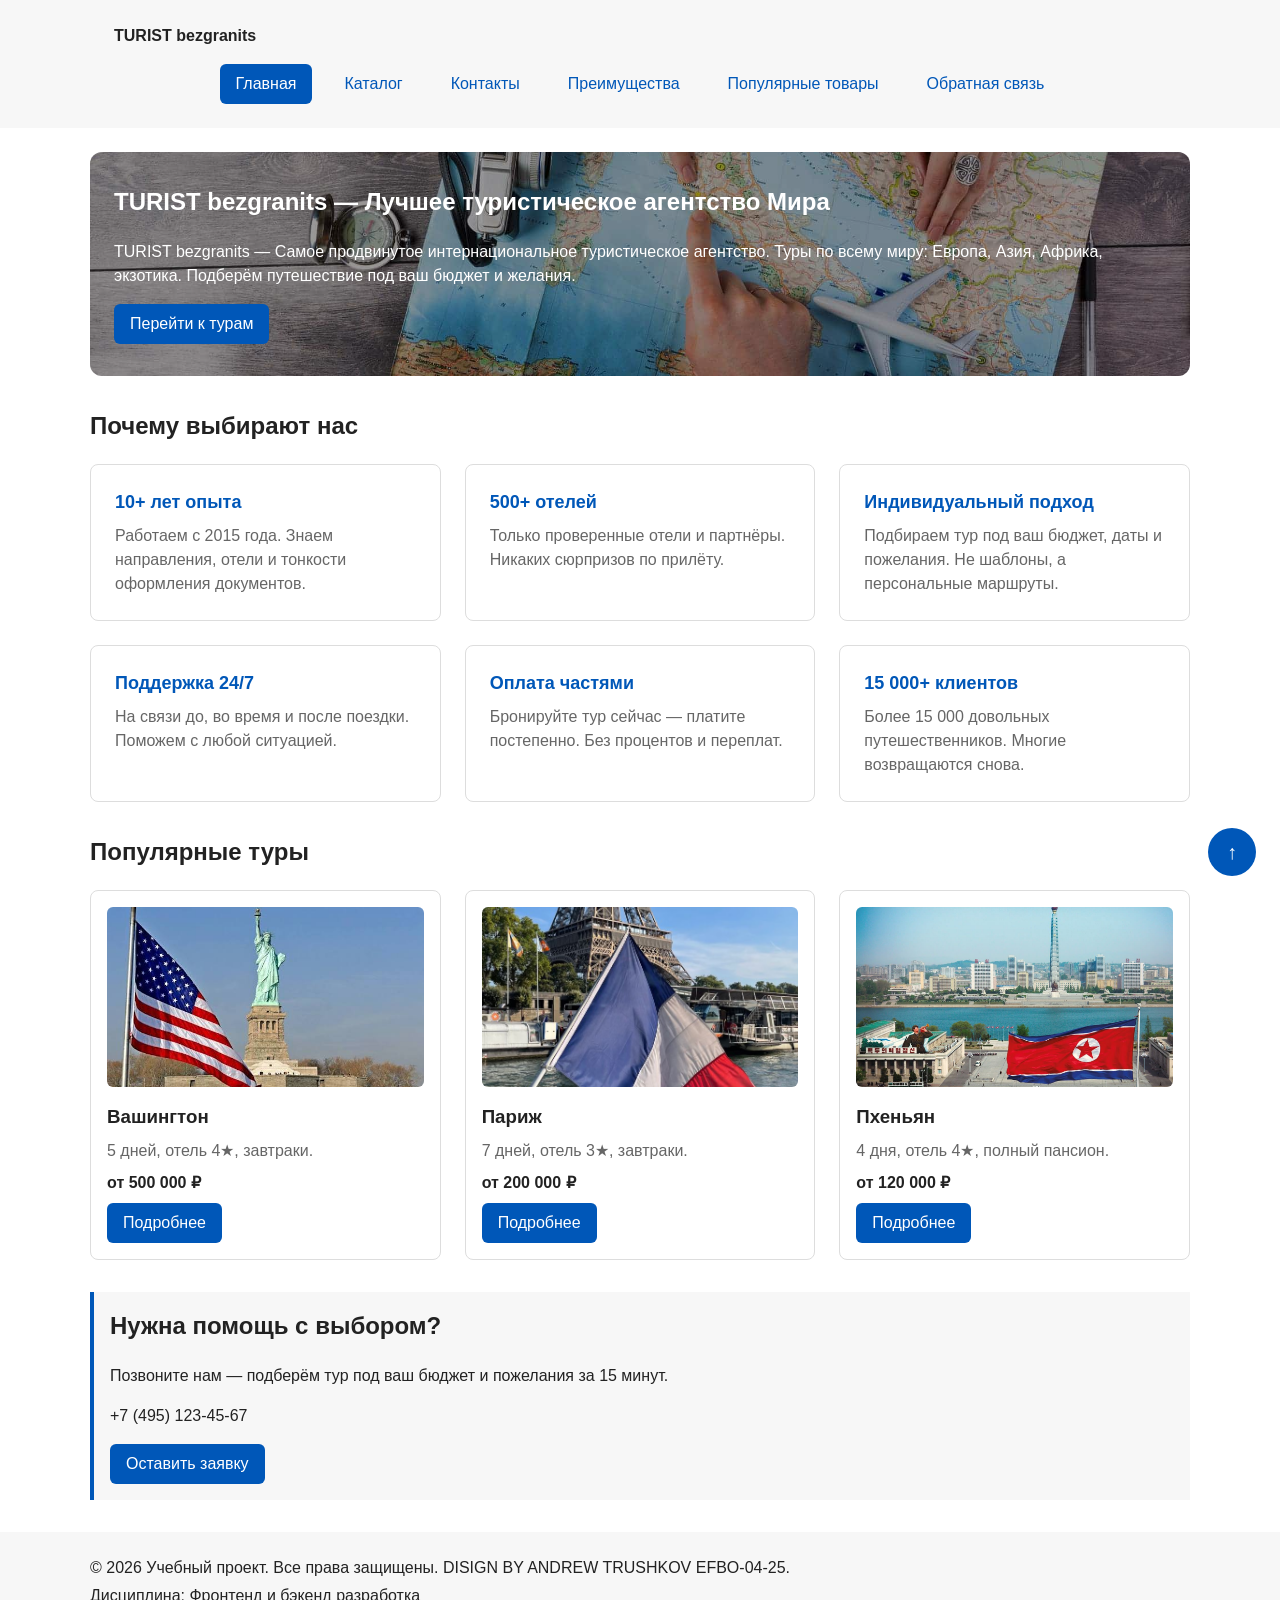
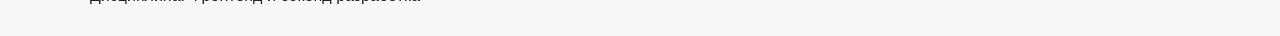
==== index.html @ 15c463be "Перенесена основа КР1 для КР3" ====
<!DOCTYPE html>
<html lang="ru">
<head>
    <meta charset="UTF-8">
    <meta name="viewport" content="width=device-width, initial-scale=1.0">
    <meta name="description" content="Учебный frontend-проект интернет-магазина.">
    <title>TURIST bezgranits — Лучшее туристическое агентство Мира</title>
    <link rel="stylesheet" href="css/style.css">
    <script src="js/main.js" defer></script>
</head>
<body>

    <!-- ==================== ШАПКА ==================== -->
    <header class="site-header">
        <div class="site-header__inner">
            <a class="site-header__logo" href="index.html">TURIST bezgranits</a>

            <nav class="site-nav" aria-label="Основная навигация">
                <ul class="site-nav__list">
                    <li class="site-nav__item">
                        <a class="site-nav__link site-nav__link--active" href="index.html">
                            Главная
                        </a>
                    </li>
                    <li class="site-nav__item">
                        <a class="site-nav__link" href="catalog.html">Каталог</a>
                    </li>
                    <li class="site-nav__item">
                        <a class="site-nav__link" href="contacts.html">Контакты</a>
                    </li>
                    <li class="site-nav__item">
                        <a class="site-nav__link" href="index.html#advantages">Преимущества</a>
                    </li>
                    <li class="site-nav__item">
                        <a class="site-nav__link" href="index.html#popular">Популярные товары</a>
                    </li>
                    <li class="site-nav__item">
                        <a class="site-nav__link" href="index.html#contacts">Обратная связь</a>
                    </li>
                </ul>
            </nav>
        </div>
    </header>

    <!-- ==================== ОСНОВНОЕ СОДЕРЖИМОЕ ==================== -->
    <main>

        <!-- Hero-блок -->
        <section class="hero">
            <h1 class="hero__title">TURIST bezgranits — Лучшее туристическое агентство Мира</h1>
            <p class="hero__text">
                TURIST bezgranits — Самое продвинутое интернациональное туристическое агентство.
                Туры по всему миру: Европа, Азия, Африка, экзотика.
                Подберём путешествие под ваш бюджет и желания.
            </p>
            <a class="button button--primary" href="#popular">Перейти к турам</a>
        </section>

        <!-- Блок преимуществ -->
        <section class="section" id="advantages">
            <h2 class="section__title">Почему выбирают нас</h2>

            <div class="advantages-grid">

                <article class="advantage-card">
                    <h3 class="advantage-card__title">10+ лет опыта</h3>
                    <p class="advantage-card__text">
                        Работаем с 2015 года. Знаем направления, отели
                        и тонкости оформления документов.
                    </p>
                </article>

                <article class="advantage-card">
                    <h3 class="advantage-card__title">500+ отелей</h3>
                    <p class="advantage-card__text">
                        Только проверенные отели и партнёры.
                        Никаких сюрпризов по прилёту.
                    </p>
                </article>

                <article class="advantage-card">
                    <h3 class="advantage-card__title">Индивидуальный подход</h3>
                    <p class="advantage-card__text">
                        Подбираем тур под ваш бюджет, даты и пожелания.
                        Не шаблоны, а персональные маршруты.
                    </p>
                </article>

                <article class="advantage-card">
                    <h3 class="advantage-card__title">Поддержка 24/7</h3>
                    <p class="advantage-card__text">
                        На связи до, во время и после поездки.
                        Поможем с любой ситуацией.
                    </p>
                </article>

                <article class="advantage-card">
                    <h3 class="advantage-card__title">Оплата частями</h3>
                    <p class="advantage-card__text">
                        Бронируйте тур сейчас — платите постепенно.
                        Без процентов и переплат.
                    </p>
                </article>

                <article class="advantage-card">
                    <h3 class="advantage-card__title">15 000+ клиентов</h3>
                    <p class="advantage-card__text">
                        Более 15 000 довольных путешественников.
                        Многие возвращаются снова.
                    </p>
                </article>

            </div>
        </section>

        <!-- Блок популярных товаров -->
        <section class="section" id="popular">
            <h2 class="section__title">Популярные туры</h2>

            <div class="products-grid">


                <article class="product-card">
                    <img class="product-card__image" src="images/usa.jpg" alt="Тур в Вашингтон">
                    <h3 class="product-card__title">Вашингтон</h3>
                    <p class="product-card__description">5 дней, отель 4★, завтраки.</p>
                    <p class="product-card__price">от 500 000 ₽</p>
                    <button
                        class="button button--primary product-card__button"
                        type="button"
                        data-product="Вашингтон"
                    >
                        Подробнее
                    </button>
                </article>

                <article class="product-card">
                    <img class="product-card__image" src="images/paris.jpg" alt="Тур в Париж">
                    <h3 class="product-card__title">Париж</h3>
                    <p class="product-card__description">7 дней, отель 3★, завтраки.</p>
                    <p class="product-card__price">от 200 000 ₽</p>
                    <button class="button button--primary product-card__button" type="button" data-product="Париж">
                        Подробнее
                    </button>
                </article>

                <article class="product-card">
                    <img class="product-card__image" src="images/pyongyang.jpg" alt="Тур в Пхеньян">
                    <h3 class="product-card__title">Пхеньян</h3>
                    <p class="product-card__description">4 дня, отель 4★, полный пансион.</p>
                    <p class="product-card__price">от 120 000 ₽</p>
                    <button class="button button--primary product-card__button" type="button" data-product="Пхеньян">
                        Подробнее
                    </button>
                </article>

            </div>
        </section>

        <!-- Дополнительный блок -->
        <aside class="aside-info">
            <h2 class="aside-info__title">Нужна помощь с выбором?</h2>
            <p class="aside-info__text">
                Позвоните нам — подберём тур под ваш бюджет и пожелания
                за 15 минут.
            </p>
            <p class="aside-info__phone">+7 (495) 123-45-67</p>
            <a class="button button--primary" href="order.html">Оставить заявку</a>
        </aside>

    </main>

    <!-- ==================== ПОДВАЛ ==================== -->
    <footer class="site-footer" id="contacts">
        <p class="site-footer__text">&copy; 2026 Учебный проект. Все права защищены. DISIGN BY ANDREW TRUSHKOV EFBO-04-25.</p>
        <p class="site-footer__text">Дисциплина: Фронтенд и бэкенд разработка</p>
    </footer>

    <!-- ==================== МОДАЛЬНОЕ ОКНО ==================== -->

    <dialog class="order-dialog" id="order-dialog" aria-labelledby="order-dialog-title">

        <h2 class="order-dialog__title" id="order-dialog-title">Оформление заявки</h2>

        <form class="order-form" id="order-form" action="#" method="post" novalidate>

            <input id="selected-product" name="selected-product" type="hidden">

            <div class="order-form__field">
                <label class="order-form__label" for="order-name">Имя</label>
                <input
                    class="order-form__input"
                    id="order-name"
                    name="name"
                    type="text"
                    placeholder="Введите ваше имя"
                    minlength="2"
                    autocomplete="given-name"
                    required
                >
            </div>

            <div class="order-form__field">
                <label class="order-form__label" for="order-email">E-mail</label>
                <input
                    class="order-form__input"
                    id="order-email"
                    name="email"
                    type="email"
                    placeholder="example@mail.ru"
                    autocomplete="email"
                    required
                >
            </div>

            <div class="order-form__field">
                <label class="order-form__label" for="order-phone">Телефон</label>
                <input
                    class="order-form__input"
                    id="order-phone"
                    name="phone"
                    type="tel"
                    inputmode="tel"
                    placeholder="+7 (900) 000-00-00"
                    required
                >
                <small class="order-form__hint">Введите номер, формат подставится автоматически</small>
            </div>

            <div class="order-form__field">
                <label class="order-form__label" for="order-tour">Тур</label>
                <select class="order-form__select" id="order-tour" name="tour" required>
                    <option value="">Выберите тур</option>
                    <option value="Вашингтон">Вашингтон</option>
                    <option value="Париж">Париж</option>
                    <option value="Пхеньян">Пхеньян</option>
                    <option value="Стамбул">Стамбул</option>
                    <option value="Бали">Бали</option>
                    <option value="Египет">Египет</option>
                    <option value="Токио">Токио</option>
                    <option value="Марокко">Марокко</option>
                    <option value="Мальдивы">Мальдивы</option>
                </select>
            </div>

            <div class="order-form__field">
                <label class="order-form__label" for="order-date">Дата поездки</label>
                <input class="order-form__input" id="order-date" name="date" type="date" required>
            </div>

            <div class="order-form__field">
                <label class="order-form__label" for="order-people">Количество человек</label>
                <input
                    class="order-form__input"
                    id="order-people"
                    name="people"
                    type="number"
                    min="1"
                    max="20"
                    value="1"
                    required
                >
            </div>

            <div class="order-form__field">
                <label class="order-form__label" for="order-comment">Комментарий</label>
                <textarea
                    class="order-form__textarea"
                    id="order-comment"
                    name="comment"
                    rows="4"
                    placeholder="Укажите дополнительную информацию"
                ></textarea>
            </div>

            <div class="order-form__field order-form__field--checkbox">
                <label class="order-form__checkbox-label">
                    <input
                        class="order-form__checkbox"
                        id="order-agreement"
                        name="agreement"
                        type="checkbox"
                        required
                    >
                    Я согласен на обработку данных
                </label>
            </div>

            <div class="order-form__actions">
                <button class="button button--secondary" type="button" id="close-order-dialog">
                    Закрыть
                </button>
                <button class="button button--primary" type="submit">
                    Отправить заявку
                </button>
            </div>

        </form>
    </dialog>

    <p class="success-message" id="success-message" hidden>
        Спасибо! Ваша заявка отправлена. Мы свяжемся с вами в ближайшее время.
    </p>
    <a class="scroll-top" href="#" aria-label="Наверх">↑</a>
</body>
</html>
---- css/style.css ----
/* ===================================
   1. Переменные проекта
   =================================== */

:root {
    /* Основные цвета */
    --color-bg: #ffffff;
    --color-text: #222222;
    --color-muted: #666666;
    --color-primary: #0057b8;
    --color-primary-dark: #003f86;
    --color-border: #dddddd;
    --color-surface: #f7f7f7;
    --color-surface-accent: #eef5ff;
    --color-danger: #b00020;
    --color-success: #168a2f;
    --color-success-bg: #eefaf0;
    --color-white: #ffffff;

    /* Отступы */
    --space-xs: 4px;
    --space-sm: 8px;
    --space-md: 16px;
    --space-lg: 24px;
    --space-xl: 32px;

    /* Скругления */
    --radius-sm: 6px;
    --radius-md: 8px;
    --radius-lg: 12px;

    /* Размеры */
    --container-width: 1100px;
}

/* ===================================
   2. Базовые стили
   =================================== */

* {
    box-sizing: border-box;
}

body {
    margin: 0;
    font-family: Arial, sans-serif;
    line-height: 1.5;
    color: var(--color-text);
    background-color: var(--color-bg);

    display: flex;
    flex-direction: column;
    min-height: 100vh;
}

main {
    flex: 1;
}

html {
    scroll-behavior: smooth;
}

.scroll-top {
    position: fixed;
    bottom: var(--space-lg);
    right: var(--space-lg);
    width: 48px;
    height: 48px;
    display: flex;
    align-items: center;
    justify-content: center;
    background-color: var(--color-primary);
    color: var(--color-white);
    border-radius: 50%;
    text-decoration: none;
    font-size: 20px;
    z-index: 50;
    transition: background-color 0.2s;
}

.scroll-top:hover,
.scroll-top:focus-visible {
    background-color: var(--color-primary-dark);
    outline: none;
}

/* ===================================
   3. Общие элементы интерфейса
   =================================== */

a {
    color: var(--color-primary);
}

a:focus-visible {
    outline: 2px solid var(--color-primary);
    outline-offset: 3px;
}

/* Кнопки */
.button {
    display: inline-block;
    padding: var(--space-sm) var(--space-md);
    border: none;
    border-radius: var(--radius-sm);
    font: inherit;
    text-decoration: none;
    cursor: pointer;
}

.button--primary {
    color: var(--color-white);
    background-color: var(--color-primary);
}

.button--primary:hover {
    background-color: var(--color-primary-dark);
}

.button--secondary {
    color: var(--color-primary);
    background-color: transparent;
    border: 1px solid var(--color-primary);
}

.button--secondary:hover {
    color: var(--color-white);
    background-color: var(--color-primary);
}

.button:focus-visible {
    outline: 2px solid var(--color-primary);
    outline-offset: 3px;
}

.button:disabled,
.button--disabled {
    opacity: 0.6;
    cursor: not-allowed;
}

/* ===================================
   4. Компоненты страницы
   =================================== */

/* Шапка сайта */
.site-header {
    background-color: var(--color-surface);

    position: sticky;
    top: 0;
    z-index: 100;
}

.site-header__inner {
    max-width: var(--container-width);
    margin: 0 auto;
    padding: var(--space-lg);
}

.site-header__logo {
    font-weight: 700;
    color: var(--color-text);
    text-decoration: none;
}

/* Навигация */
.site-nav__list {
    display: flex;
    flex-wrap: wrap;
    justify-content: center;
    align-items: center;
    gap: var(--space-md);
    padding: 0;
    margin: var(--space-md) 0 0;
    list-style: none;
}

.site-nav__link {
    display: inline-block;
    padding: var(--space-sm) var(--space-md);
    color: var(--color-primary);
    text-decoration: none;
    border-radius: var(--radius-sm);
}

.site-nav__link:hover {
    color: var(--color-white);
    background-color: var(--color-primary);
}

.site-nav__link:focus-visible {
    outline: 2px solid var(--color-primary);
    outline-offset: 3px;
}

.site-nav__link--active {
    color: var(--color-white);
    background-color: var(--color-primary);
}

/* Hero-блок */
.hero {
    max-width: var(--container-width);
    margin: var(--space-lg) auto var(--space-xl);
    padding: var(--space-xl) var(--space-lg);
    background-image: url('../images/map.jpg');
    background-size: cover;
    background-position: center;
    background-repeat: no-repeat;
    border-radius: var(--radius-lg);
    color: var(--color-white);
    position: relative;
    overflow: hidden;
}



.hero::before {
    content: '';
    position: absolute;
    inset: 0;
    background-color: rgba(0, 0, 0, 0.4);   /* затемнение */
    z-index: 1;
}

.hero > * {
    position: relative;
    z-index: 2;
}


.hero__title {
    margin-top: 0;
}

.hero__text {
    margin-bottom: var(--space-md);
}

/* Сетка преимуществ */
.advantages-grid {
    display: grid;
    grid-template-columns: repeat(3, 1fr);
    gap: var(--space-lg);
}

/* Карточка преимущества */
.advantage-card {
    padding: var(--space-lg);
    border: 1px solid var(--color-border);
    border-radius: var(--radius-md);
    background-color: var(--color-bg);
}

.advantage-card__title {
    margin: 0 0 var(--space-sm);
    color: var(--color-primary);
    font-size: 18px;
}

.advantage-card__text {
    margin: 0;
    color: var(--color-muted);
}

/* Секции */
.section {
    max-width: var(--container-width);
    margin: 0 auto var(--space-xl);
}

.section__title {
    margin-top: 0;
}

.section__text {
    color: var(--color-muted);
}

/* Преимущества */
.advantages-list {
    padding-left: var(--space-lg);
}

/* Сетка товаров */
.products-grid {
    display: grid;
    grid-template-columns: repeat(3, 1fr);
    gap: var(--space-lg);
}

/* Карточка товара */
.product-card {
    display: flex;
    flex-direction: column;
    gap: var(--space-sm);
    padding: var(--space-md);
    border: 1px solid var(--color-border);
    border-radius: var(--radius-md);
    background-color: var(--color-bg);
}

.product-card__image {
    display: block;
    width: 100%;
    height: 180px;
    object-fit: cover;
    border-radius: var(--radius-sm);
    margin-bottom: var(--space-sm);
}



.product-card:hover {
    border-color: var(--color-primary);
}

.product-card--featured {
    border-color: var(--color-primary);
}

.product-card--discount {
    border-color: var(--color-danger);
}

.product-card__title {
    margin: 0;
    color: var(--color-text);
}

.product-card__description {
    margin: 0;
    color: var(--color-muted);
}

.product-card__price {
    margin: 0;
    font-weight: 700;
}

.product-card--discount .product-card__price {
    color: var(--color-danger);
}

.product-card__button {
    margin-top: auto;
    align-self: flex-start;
}

/* Дополнительный блок */
.aside-info {
    max-width: var(--container-width);
    margin: 0 auto var(--space-xl);
    padding: var(--space-md);
    border-left: 4px solid var(--color-primary);
    background-color: var(--color-surface);
}

.aside-info__title {
    margin-top: 0;
}

.aside-info__text {
    margin-bottom: 0;
}

/* Подвал */
.site-footer {
    padding: var(--space-lg);
    background-color: var(--color-surface);
}

.site-footer__text {
    max-width: var(--container-width);
    margin: 0 auto var(--space-xs);
}

/* Хлебные крошки */
.breadcrumbs {
    max-width: var(--container-width);
    margin: var(--space-lg) auto var(--space-md);
    padding: 0 var(--space-lg);
    font-size: 14px;
    color: var(--color-muted);
}

.breadcrumbs__link {
    color: var(--color-primary);
}

.breadcrumbs__current::before {
    content: " / ";
    color: var(--color-muted);
}

/* Каталог */
.catalog-layout {
    max-width: var(--container-width);
    margin: 0 auto var(--space-xl);
    padding: 0 var(--space-lg);
    display: grid;
    grid-template-columns: 260px 1fr;
    grid-template-areas: "filters products";
    gap: var(--space-lg);
}

.catalog-filters {
    grid-area: filters;
    padding: var(--space-md);
    border: 1px solid var(--color-border);
    border-radius: var(--radius-md);
    background-color: var(--color-surface);
}

.catalog-filters__title {
    margin-top: 0;
}

.catalog-products {
    grid-area: products;
}

.catalog-products__title {
    margin-top: 0;
}

/* Форма фильтров */
.filters-form {
    display: grid;
    gap: var(--space-md);
}

.filters-form__group {
    margin: 0;
    padding: var(--space-md);
    border: 1px solid var(--color-border);
    border-radius: var(--radius-sm);
}

.filters-form__legend {
    font-weight: 700;
}

.filters-form__label {
    display: block;
    margin-bottom: var(--space-sm);
}

.filters-form__input {
    width: 100%;
    padding: 8px 10px;
    border: 1px solid var(--color-border);
    border-radius: var(--radius-sm);
    font: inherit;
}

/* Контакты */
.contacts-list {
    padding-left: var(--space-lg);
}

/* ===================================
   5. Форма и модальное окно
   =================================== */

.order-dialog {
    width: min(100% - 32px, 560px);
    padding: var(--space-lg);
    border: none;
    border-radius: var(--radius-lg);
}

.order-dialog::backdrop {
    background-color: rgba(0, 0, 0, 0.5);
}

.order-dialog__title {
    margin-top: 0;
}

.order-form__field {
    margin-bottom: var(--space-md);
}

.order-form__field--checkbox {
    margin-bottom: var(--space-md);
}

.order-form__label {
    display: block;
    margin-bottom: var(--space-xs);
}

.order-form__input,
.order-form__select,
.order-form__textarea {
    width: 100%;
    padding: 10px 12px;
    border: 1px solid var(--color-border);
    border-radius: var(--radius-sm);
    font: inherit;
}

.order-form__input:hover,
.order-form__select:hover,
.order-form__textarea:hover {
    border-color: var(--color-primary);
}

.order-form__input:focus-visible,
.order-form__select:focus-visible,
.order-form__textarea:focus-visible {
    outline: 2px solid var(--color-primary);
    outline-offset: 3px;
}

.order-form__checkbox {
    width: auto;
}

.order-form__checkbox-label {
    display: flex;
    align-items: center;
    gap: var(--space-sm);
}

.order-form__hint {
    display: block;
    margin-top: var(--space-xs);
    color: var(--color-muted);
}

.order-form__actions {
    display: flex;
    gap: var(--space-md);
    margin-top: var(--space-lg);
}

[aria-invalid="true"] {
    border-color: var(--color-danger);
}


/* Сообщение об успехе */
.success-message {
    max-width: var(--container-width);
    margin: var(--space-lg) auto;
    padding: var(--space-md);
    border-left: 4px solid var(--color-success);
    background-color: var(--color-success-bg);
}

/* Подсветка цели якоря */
:target {
    outline: 2px dashed var(--color-primary);
    outline-offset: 4px;
}

/* Карта */
.map-wrapper {
    max-width: var(--container-width);
    margin: 0 auto;
    border-radius: var(--radius-md);
    overflow: hidden;
    border: 1px solid var(--color-border);
}

.map-frame {
    display: block;
    width: 100%;
    height: 400px;
    border: 0;
}

/* Страница тура */
.product-detail {
    max-width: var(--container-width);
    margin: 0 auto var(--space-xl);
    padding: 0 var(--space-lg);
    display: grid;
    grid-template-columns: 1fr 1fr;
    gap: var(--space-lg);
    align-items: start;
}

.product-detail__image {
    display: block;
    width: 100%;
    height: 360px;
    object-fit: cover;
    border-radius: var(--radius-md);
    background-color: var(--color-surface);
}

.product-detail__title {
    margin-top: 0;
}

.product-detail__price {
    font-weight: 700;
    color: var(--color-primary);
    font-size: 22px;
    margin: var(--space-sm) 0 var(--space-md);
}

.product-detail__description {
    color: var(--color-muted);
    margin-bottom: var(--space-lg);
}

/* Таблица */
.product-table {
    width: 100%;
    max-width: var(--container-width);
    margin: 0 auto;
    border-collapse: collapse;
}

.product-table caption {
    font-weight: 700;
    text-align: left;
    padding: var(--space-sm) var(--space-lg);
}

.product-table th,
.product-table td {
    padding: var(--space-sm) var(--space-lg);
    border: 1px solid var(--color-border);
    text-align: left;
}

.product-table th {
    background-color: var(--color-surface);
}

/* Что входит */
.included-list {
    max-width: var(--container-width);
    margin: 0 auto;
    padding: 0 var(--space-lg);
    list-style: none;
}

.included-list__item {
    padding: var(--space-sm) 0;
    border-bottom: 1px solid var(--color-border);
}

.included-list__item--yes::before {
    content: "✓ ";
    color: var(--color-success);
    font-weight: 700;
}

.included-list__item--no::before {
    content: "✕ ";
    color: var(--color-danger);
    font-weight: 700;
}
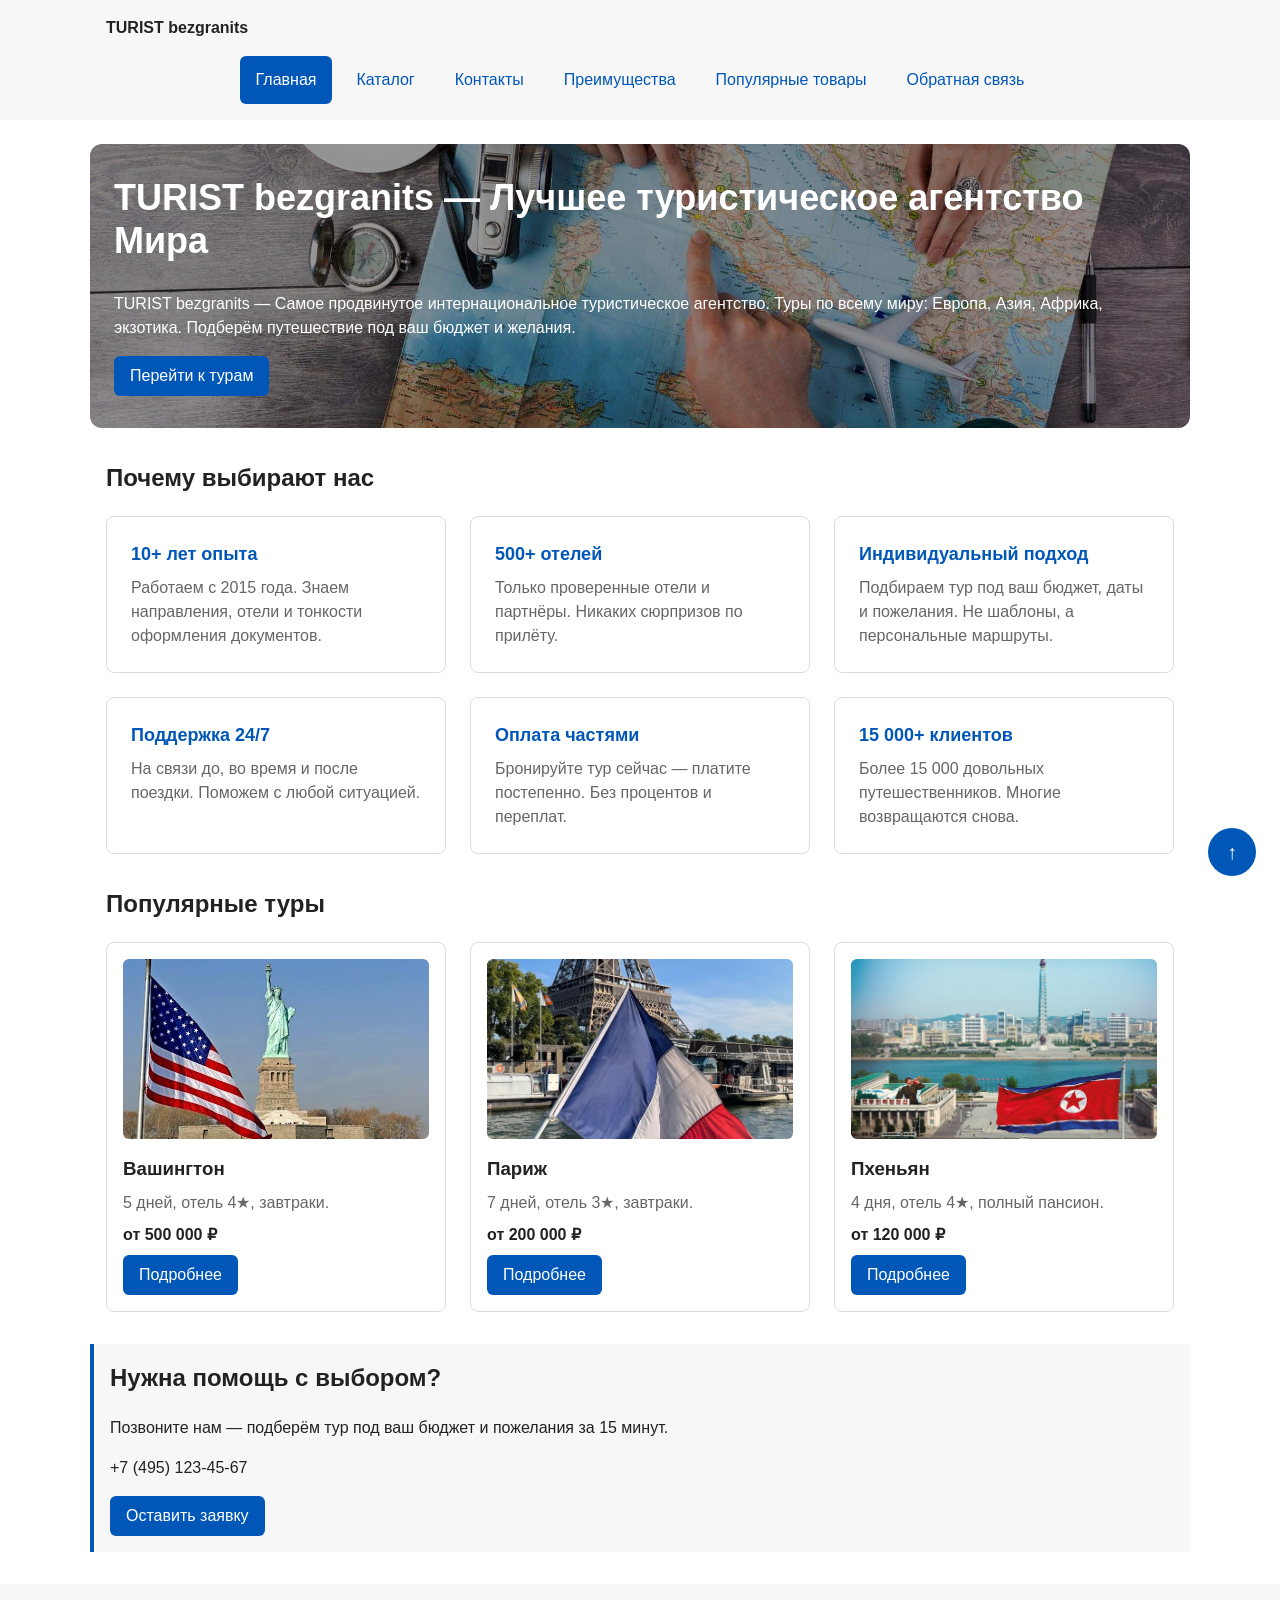
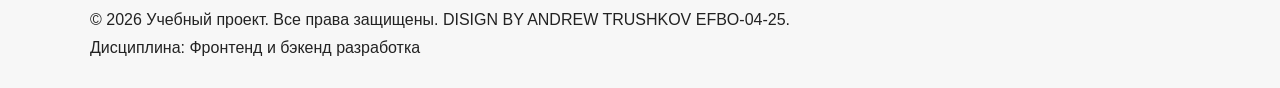
==== commit 056dd271: "Добавлена адаптивная верстка страниц и формы заявки" ====
--- a/index.html
+++ b/index.html
@@ -6,6 +6,7 @@
     <meta name="description" content="Учебный frontend-проект интернет-магазина.">
     <title>TURIST bezgranits — Лучшее туристическое агентство Мира</title>
     <link rel="stylesheet" href="css/style.css">
+    <link rel="stylesheet" href="css/responsive.css">
     <script src="js/main.js" defer></script>
 </head>
 <body>
--- a/css/responsive.css
+++ b/css/responsive.css
@@ -0,0 +1,224 @@
+/* Адаптивные стили для КР3. Подход Mobile First. */
+/* Базовые правила для небольших экранов */
+img {
+    max-width: 100%;
+}
+
+.section {
+    padding-inline: 16px;
+}
+
+.hero,
+.aside-info {
+    width: calc(100% - 32px);
+}
+
+/* Шапка и меню */
+.site-header {
+    position: static;
+}
+
+.site-header__inner {
+    padding: 16px;
+}
+
+.site-nav__list {
+    display: flex;
+    flex-direction: column;
+    align-items: stretch;
+    gap: 8px;
+}
+
+.site-nav__link {
+    display: block;
+    text-align: center;
+    padding: 12px 16px;
+}
+
+/* Главный баннер */
+.hero {
+    padding: 24px 16px;
+}
+
+.hero__title {
+    font-size: 26px;
+    line-height: 1.2;
+    overflow-wrap: anywhere;
+}
+
+/* На телефоне карточки расположены в одну колонку */
+.advantages-grid,
+.products-grid {
+    grid-template-columns: minmax(0, 1fr);
+    gap: 16px;
+}
+
+/* Планшеты: от 768 пикселей */
+@media (min-width: 768px) {
+    .site-nav__list {
+        flex-direction: row;
+        flex-wrap: wrap;
+        justify-content: center;
+    }
+
+    .hero {
+        padding: 32px 24px;
+    }
+
+    .hero__title {
+        font-size: 36px;
+    }
+
+    .advantages-grid,
+    .products-grid {
+        grid-template-columns: repeat(2, minmax(0, 1fr));
+        gap: 24px;
+    }
+}
+
+/* Компьютеры: от 1024 пикселей */
+@media (min-width: 1024px) {
+    .advantages-grid,
+    .products-grid {
+        grid-template-columns: repeat(3, minmax(0, 1fr));
+    }
+}
+
+/* Каталог: на телефоне фильтр расположен над турами */
+.catalog-layout {
+    grid-template-columns: minmax(0, 1fr);
+    grid-template-areas:
+        "filters"
+        "products";
+    padding-inline: 16px;
+    gap: 24px;
+}
+
+.catalog-filters,
+.catalog-products {
+    min-width: 0;
+}
+
+.filters-form__group {
+    min-width: 0;
+}
+
+/* На компьютере фильтр находится слева */
+@media (min-width: 1024px) {
+    .catalog-layout {
+        grid-template-columns: 260px minmax(0, 1fr);
+        grid-template-areas: "filters products";
+    }
+
+    .catalog-products .products-grid {
+        grid-template-columns: repeat(2, minmax(0, 1fr));
+    }
+}
+
+/* Страница тура: одна колонка на телефоне */
+.product-detail {
+    grid-template-columns: minmax(0, 1fr);
+    padding-inline: 16px;
+    gap: 24px;
+}
+
+.product-detail > * {
+    min-width: 0;
+}
+
+.product-detail__image {
+    width: 100%;
+    height: auto;
+    aspect-ratio: 4 / 3;
+    object-fit: cover;
+}
+
+.product-detail__title {
+    overflow-wrap: anywhere;
+}
+
+/* На планшете и компьютере — две колонки */
+@media (min-width: 768px) {
+    .product-detail {
+        grid-template-columns: repeat(2, minmax(0, 1fr));
+    }
+}
+
+/* Прокручивается только таблица, а не вся страница */
+.table-wrapper {
+    max-width: 100%;
+    overflow-x: auto;
+}
+
+.table-wrapper:focus-visible {
+    outline: 2px solid var(--color-primary);
+    outline-offset: 3px;
+}
+
+.table-wrapper .product-table {
+    min-width: 600px;
+}
+
+/* Форма заявки на отдельной странице */
+.order-form--page {
+    display: grid;
+    grid-template-columns: minmax(0, 1fr);
+    gap: 16px;
+}
+
+.order-form--page .order-form__field {
+    min-width: 0;
+    margin-bottom: 0;
+}
+
+/* Размеры полей для удобного ввода на телефоне */
+.order-form__input,
+.order-form__select,
+.order-form__textarea {
+    min-width: 0;
+    max-width: 100%;
+    min-height: 44px;
+    font-size: 16px;
+}
+
+.order-form__textarea {
+    resize: vertical;
+}
+
+.order-form__checkbox-label {
+    align-items: flex-start;
+}
+
+.order-form__checkbox {
+    flex-shrink: 0;
+}
+
+/* На телефоне кнопки расположены друг под другом */
+.order-form__actions {
+    flex-direction: column;
+}
+
+.order-form__actions .button {
+    min-height: 44px;
+    text-align: center;
+}
+
+/* Эти блоки занимают всю ширину формы */
+.order-form--page .order-form__field--wide,
+.order-form--page .order-form__field--checkbox,
+.order-form--page .order-form__actions {
+    grid-column: 1 / -1;
+}
+
+/* Две колонки на планшете и компьютере */
+@media (min-width: 768px) {
+    .order-form--page {
+        grid-template-columns: repeat(2, minmax(0, 1fr));
+        gap: 24px;
+    }
+
+    .order-form__actions {
+        flex-direction: row;
+        flex-wrap: wrap;
+    }
+}
